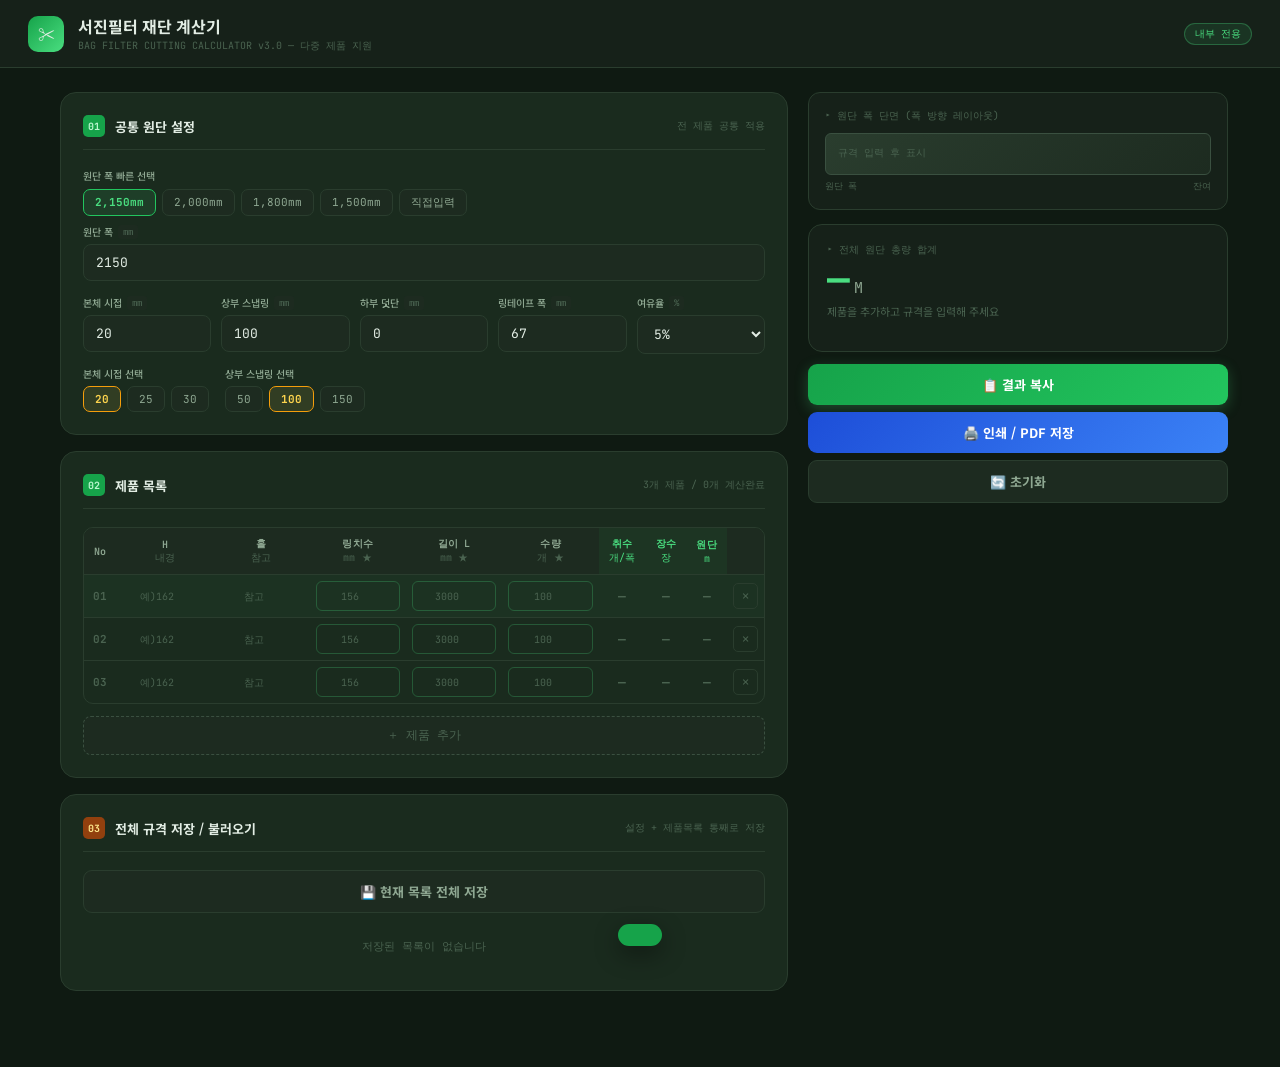
==== calculator.html @ 4e615974 "feat: 재단 계산기 v3 — 다중 제품 동시 계산 지원 - 제품 목록 테이블 추가 (행 추가/삭제, 동적 입력) - 제품별 개별 계산: 취수·장수·원단(m) 자동 표시 - 합계" ====
<!DOCTYPE html>
<html lang="ko">
<head>
<meta charset="UTF-8">
<meta name="viewport" content="width=device-width, initial-scale=1.0">
<title>서진필터 재단 계산기 v3</title>
<link href="https://fonts.googleapis.com/css2?family=Noto+Sans+KR:wght@300;400;500;700;900&family=JetBrains+Mono:wght@400;500;700&display=swap" rel="stylesheet">
<style>
  :root {
    --bg:         #0F1A12;
    --bg2:        #162119;
    --bg3:        #1D2B20;
    --card:       #1A2B1E;
    --border:     #2A3D2E;
    --border2:    #3A5040;
    --green:      #4ADE80;
    --green-dim:  #22C55E;
    --green-dark: #16A34A;
    --green-pale: #BBF7D0;
    --amber:      #FCD34D;
    --amber-dim:  #F59E0B;
    --blue:       #60A5FA;
    --blue-dim:   #3B82F6;
    --blue-dark:  #1D4ED8;
    --red:        #F87171;
    --text:       #E2EDE4;
    --text-dim:   #8FA892;
    --text-mute:  #4A6350;
    --mono:       'JetBrains Mono', monospace;
    --sans:       'Noto Sans KR', sans-serif;
  }
  * { box-sizing: border-box; margin: 0; padding: 0; }
  body { font-family: var(--sans); background: var(--bg); color: var(--text); min-height: 100vh; }

  /* ── 헤더 ── */
  .header {
    background: var(--bg2); border-bottom: 1px solid var(--border);
    padding: 14px 28px; display: flex; align-items: center; gap: 14px;
  }
  .header-icon {
    width: 36px; height: 36px;
    background: linear-gradient(135deg, var(--green-dark), var(--green));
    border-radius: 10px; display: flex; align-items: center; justify-content: center; font-size: 17px;
  }
  .header-title { font-size: 16px; font-weight: 700; }
  .header-sub   { font-size: 10px; color: var(--text-mute); font-family: var(--mono); margin-top: 1px; }
  .header-tag {
    margin-left: auto; background: rgba(74,222,128,0.1); border: 1px solid rgba(74,222,128,0.3);
    color: var(--green); font-size: 10px; font-weight: 500;
    padding: 3px 10px; border-radius: 20px; font-family: var(--mono);
  }

  /* ── 레이아웃 ── */
  .main {
    max-width: 1200px; margin: 0 auto; padding: 24px 20px 60px;
    display: grid; grid-template-columns: 1fr 420px; gap: 20px; align-items: start;
  }

  /* ── 카드 ── */
  .card {
    background: var(--card); border: 1px solid var(--border);
    border-radius: 16px; padding: 22px; margin-bottom: 16px;
    animation: fadeUp 0.35s ease both;
  }
  .card:nth-child(2) { animation-delay: 0.06s; }
  .card:nth-child(3) { animation-delay: 0.12s; }
  @keyframes fadeUp { from { opacity:0; transform:translateY(10px); } to { opacity:1; transform:translateY(0); } }

  .card-header {
    display: flex; align-items: center; gap: 10px;
    margin-bottom: 18px; padding-bottom: 12px; border-bottom: 1px solid var(--border);
  }
  .step-badge {
    width: 22px; height: 22px; background: var(--green-dark); color: var(--green-pale);
    border-radius: 5px; display: flex; align-items: center; justify-content: center;
    font-size: 10px; font-weight: 700; font-family: var(--mono); flex-shrink: 0;
  }
  .step-badge.amber { background: #92400E; color: #FDE68A; }
  .card-title { font-size: 13px; font-weight: 700; }
  .card-desc  { font-size: 10px; color: var(--text-mute); margin-left: auto; font-family: var(--mono); }

  /* ── 폼 기본 ── */
  .fg { display: flex; flex-direction: column; gap: 5px; }
  .fl {
    font-size: 10px; font-weight: 500; color: var(--text-dim);
    display: flex; align-items: center; gap: 5px;
  }
  .fl .unit {
    font-family: var(--mono); color: var(--text-mute); font-size: 9px;
    background: var(--bg3); padding: 1px 5px; border-radius: 3px;
  }
  .fl .ref-tag {
    font-family: var(--mono); color: var(--blue-dim); font-size: 9px;
    background: rgba(96,165,250,0.1); border: 1px solid rgba(96,165,250,0.25);
    padding: 1px 5px; border-radius: 3px;
  }
  .form-grid   { display: grid; grid-template-columns: 1fr 1fr; gap: 12px; }
  .form-grid.three { grid-template-columns: 1fr 1fr 1fr; }
  .form-grid.four  { grid-template-columns: repeat(4,1fr); }
  .form-grid.five  { grid-template-columns: repeat(5,1fr); }
  .divider { border: none; border-top: 1px solid var(--border); margin: 16px 0; }

  input, select {
    background: var(--bg3); border: 1.5px solid var(--border); border-radius: 8px;
    padding: 9px 12px; font-size: 13px; font-family: var(--mono); color: var(--text);
    outline: none; transition: all 0.2s; width: 100%;
  }
  input:focus, select:focus {
    border-color: var(--green-dim); background: var(--bg2);
    box-shadow: 0 0 0 3px rgba(74,222,128,0.1);
  }
  input::placeholder { color: var(--text-mute); font-size: 11px; }
  input[readonly] {
    color: var(--green); border-color: rgba(74,222,128,0.3);
    background: rgba(74,222,128,0.05); cursor: default; font-weight: 700;
  }
  input[readonly]:focus { box-shadow: none; }

  /* ── 빠른 선택 버튼 ── */
  .quick-btns { display: flex; gap: 6px; flex-wrap: wrap; margin-bottom: 8px; }
  .qbtn {
    background: var(--bg3); border: 1.5px solid var(--border); color: var(--text-dim);
    border-radius: 7px; padding: 5px 11px; font-family: var(--mono); font-size: 11px;
    cursor: pointer; transition: all 0.15s;
  }
  .qbtn:hover  { border-color: var(--amber-dim); color: var(--amber); }
  .qbtn.active { background: rgba(252,211,77,0.1); border-color: var(--amber-dim); color: var(--amber); font-weight: 700; }
  .qbtn.green:hover  { border-color: var(--green-dim); color: var(--green); }
  .qbtn.green.active { background: rgba(74,222,128,0.1); border-color: var(--green-dim); color: var(--green); font-weight: 700; }

  /* ── 제품 테이블 ── */
  .product-table-wrap { overflow-x: auto; margin-bottom: 12px; border-radius: 10px; border: 1px solid var(--border); }
  .product-table {
    width: 100%; border-collapse: collapse; font-family: var(--mono); font-size: 12px;
    min-width: 680px;
  }
  .product-table th {
    background: var(--bg3); color: var(--text-dim); font-weight: 600;
    padding: 9px 10px; text-align: center; border-bottom: 1px solid var(--border);
    white-space: nowrap; font-size: 10px; letter-spacing: 0.3px;
  }
  .product-table th.result-col { color: var(--green); background: rgba(74,222,128,0.05); }
  .product-table td {
    padding: 6px 6px; border-bottom: 1px solid var(--border); text-align: center; vertical-align: middle;
  }
  .product-table tr:last-child td { border-bottom: none; }
  .product-table tr:hover td { background: rgba(255,255,255,0.02); }
  .product-table tr.focused-row td { background: rgba(74,222,128,0.04); }

  .tbl-num {
    color: var(--text-mute); font-size: 11px; font-weight: 700;
    width: 28px; text-align: center;
  }
  .tbl-input {
    background: transparent; border: 1px solid transparent; border-radius: 6px;
    padding: 6px 8px; font-size: 12px; font-family: var(--mono); color: var(--text);
    outline: none; width: 100%; text-align: center; transition: all 0.15s; min-width: 60px;
  }
  .tbl-input:focus { border-color: var(--green-dim); background: var(--bg2); }
  .tbl-input::placeholder { color: var(--text-mute); font-size: 10px; }
  .tbl-res { color: var(--green); font-weight: 700; font-size: 13px; }
  .tbl-res.amber { color: var(--amber); }
  .tbl-res.mute { color: var(--text-mute); }

  .del-btn {
    background: transparent; border: 1px solid var(--border); color: var(--text-mute);
    border-radius: 5px; padding: 4px 8px; font-size: 12px; cursor: pointer;
    transition: all 0.15s; font-family: var(--mono);
  }
  .del-btn:hover { border-color: var(--red); color: var(--red); }

  .total-row td { background: rgba(74,222,128,0.04); border-top: 1px solid var(--border2) !important; }
  .total-label { color: var(--text-dim); font-size: 11px; font-weight: 700; text-align: right; padding-right: 8px; }
  .total-val   { color: var(--green); font-size: 15px; font-weight: 700; }
  .total-val.amber { color: var(--amber); }

  .add-row-btn {
    width: 100%; padding: 10px; background: var(--bg3); border: 1.5px dashed var(--border2);
    color: var(--text-mute); border-radius: 8px; cursor: pointer; font-size: 12px;
    font-family: var(--mono); transition: all 0.15s; display: flex; align-items: center; justify-content: center; gap: 6px;
  }
  .add-row-btn:hover { border-color: var(--green-dim); color: var(--green); }

  /* ── 결과 패널 ── */
  .result-panel { position: sticky; top: 20px; }

  .fabric-vis {
    background: var(--bg2); border: 1px solid var(--border); border-radius: 12px;
    padding: 16px; margin-bottom: 14px; overflow: hidden;
  }
  .vis-title { font-size: 10px; color: var(--text-mute); font-family: var(--mono); margin-bottom: 10px; }
  .vis-strip {
    height: 42px; background: linear-gradient(135deg, #2A3D2E, #1D2B20);
    border: 1px solid var(--border2); border-radius: 6px; overflow: hidden; margin-bottom: 5px;
  }
  .vis-pcs { display: flex; height: 100%; }
  .vis-piece {
    flex: 1; display: flex; align-items: center; justify-content: center;
    font-size: 9px; font-family: var(--mono); color: var(--green);
    border-right: 1px dashed rgba(74,222,128,0.3); font-weight: 700;
  }
  .vis-piece:last-child { border-right: none; }
  .vis-remainder { background: rgba(248,113,113,0.15); border-left: 1px dashed var(--red) !important; color: var(--red) !important; }
  .vis-labels { display: flex; justify-content: space-between; font-size: 9px; color: var(--text-mute); font-family: var(--mono); }

  /* 요약 카드 */
  .summary-card {
    background: var(--bg2); border: 1px solid var(--border); border-radius: 14px;
    padding: 18px; margin-bottom: 12px;
  }
  .sum-big-label { font-size: 10px; color: var(--text-mute); font-family: var(--mono); margin-bottom: 3px; }
  .sum-big-val   { font-size: 38px; font-weight: 700; font-family: var(--mono); color: var(--green); line-height: 1; }
  .sum-big-unit  { font-size: 15px; color: var(--text-dim); font-family: var(--mono); }
  .sum-big-sub   { font-size: 11px; color: var(--text-mute); margin-top: 5px; }

  /* 제품별 결과 목록 */
  .prod-result-list { margin-top: 14px; display: flex; flex-direction: column; gap: 6px; }
  .prod-result-item {
    background: var(--bg3); border: 1px solid var(--border); border-radius: 8px;
    padding: 10px 12px; display: grid; grid-template-columns: auto 1fr auto; gap: 8px; align-items: center;
  }
  .prod-result-item.focused { border-color: rgba(74,222,128,0.4); background: rgba(74,222,128,0.04); }
  .pri-num { font-size: 10px; color: var(--text-mute); font-family: var(--mono); }
  .pri-spec { font-size: 11px; color: var(--text-dim); font-family: var(--mono); }
  .pri-spec strong { color: var(--text); }
  .pri-val { font-size: 15px; font-weight: 700; font-family: var(--mono); color: var(--green); text-align: right; }
  .pri-val .sub { font-size: 10px; color: var(--text-mute); font-weight: 400; }

  /* 경고 */
  .alert-box {
    background: rgba(252,211,77,0.08); border: 1px solid rgba(252,211,77,0.25);
    border-radius: 8px; padding: 10px 12px; font-size: 11px; color: var(--amber);
    margin-bottom: 12px; display: none; font-family: var(--mono); line-height: 1.7; white-space: pre-line;
  }
  .alert-box.show { display: block; }

  /* 버튼 */
  .btn {
    width: 100%; padding: 11px; border-radius: 9px; border: none;
    cursor: pointer; font-size: 13px; font-weight: 700;
    font-family: var(--sans); transition: all 0.2s;
    display: flex; align-items: center; justify-content: center; gap: 8px; margin-bottom: 7px;
  }
  .btn-primary { background: linear-gradient(135deg,var(--green-dark),var(--green-dim)); color:#fff; box-shadow:0 4px 14px rgba(74,222,128,0.25); }
  .btn-primary:hover { transform:translateY(-1px); box-shadow:0 6px 20px rgba(74,222,128,0.35); }
  .btn-blue { background: linear-gradient(135deg,var(--blue-dark),var(--blue-dim)); color:#fff; }
  .btn-blue:hover { transform:translateY(-1px); }
  .btn-ghost { background:var(--bg3); color:var(--text-dim); border:1px solid var(--border); }
  .btn-ghost:hover { background:var(--bg2); color:var(--text); }

  /* 프로파일 */
  .profile-list { display: flex; flex-direction: column; gap: 7px; }
  .profile-item {
    background: var(--bg3); border: 1px solid var(--border); border-radius: 9px;
    padding: 10px 12px; display: flex; align-items: center; gap: 8px;
  }
  .profile-info { flex: 1; }
  .profile-name { font-size: 12px; font-weight: 600; margin-bottom: 2px; }
  .profile-spec { font-size: 10px; color: var(--text-mute); font-family: var(--mono); }
  .profile-btn {
    background: transparent; border: 1px solid var(--border); color: var(--text-dim);
    border-radius: 5px; padding: 4px 9px; font-size: 10px; cursor: pointer;
    font-family: var(--mono); transition: all 0.15s;
  }
  .profile-btn:hover { border-color: var(--green-dim); color: var(--green); }
  .profile-btn.del:hover { border-color: var(--red); color: var(--red); }
  .profile-empty { font-size: 11px; color: var(--text-mute); font-family: var(--mono); padding: 14px; text-align: center; }

  /* 토스트 */
  .toast {
    position: fixed; bottom: 24px; left: 50%;
    transform: translateX(-50%) translateY(70px);
    background: var(--green-dark); color: var(--green-pale);
    padding: 11px 22px; border-radius: 50px; font-size: 13px; font-weight: 600;
    box-shadow: 0 8px 24px rgba(0,0,0,0.4);
    transition: transform 0.35s cubic-bezier(0.34,1.56,0.64,1);
    z-index: 999; white-space: nowrap; font-family: var(--sans);
  }
  .toast.show { transform: translateX(-50%) translateY(0); }

  /* 반응형 */
  @media (max-width: 860px) {
    .main { grid-template-columns: 1fr; }
    .result-panel { position: static; }
    .form-grid.four { grid-template-columns: 1fr 1fr; }
    .form-grid.five { grid-template-columns: 1fr 1fr 1fr; }
  }

  /* ── 인쇄 ── */
  @media print {
    body { background:#fff !important; color:#111 !important; }
    .header { background:#f0f0f0 !important; }
    .card, .summary-card, .fabric-vis, .prod-result-item, .product-table th, .product-table td {
      background:#fff !important; border-color:#ccc !important; color:#111 !important;
    }
    .btn, .toast, .add-row-btn, .del-btn, .profile-btn { display:none !important; }
    .result-panel { position:static !important; }
    .main { grid-template-columns:1fr !important; }
  }
</style>
</head>
<body>

<div class="header">
  <div class="header-icon">✂️</div>
  <div>
    <div class="header-title">서진필터 재단 계산기</div>
    <div class="header-sub">BAG FILTER CUTTING CALCULATOR v3.0 — 다중 제품 지원</div>
  </div>
  <div class="header-tag">내부 전용</div>
</div>

<div class="main">
<div><!-- 왼쪽 -->

  <!-- STEP 01: 공통 설정 -->
  <div class="card">
    <div class="card-header">
      <div class="step-badge">01</div>
      <div class="card-title">공통 원단 설정</div>
      <div class="card-desc">전 제품 공통 적용</div>
    </div>

    <!-- 원단 폭 -->
    <label class="fl" style="margin-bottom:6px;">원단 폭 빠른 선택</label>
    <div class="quick-btns">
      <div class="qbtn green active" onclick="setFabric(this,2150)">2,150mm</div>
      <div class="qbtn green" onclick="setFabric(this,2000)">2,000mm</div>
      <div class="qbtn green" onclick="setFabric(this,1800)">1,800mm</div>
      <div class="qbtn green" onclick="setFabric(this,1500)">1,500mm</div>
      <div class="qbtn green" onclick="setFabric(this,0)">직접입력</div>
    </div>
    <div class="fg" style="margin-bottom:14px;">
      <label class="fl">원단 폭 <span class="unit">mm</span></label>
      <input type="number" id="fabric_w" value="2150" oninput="onFabricInput();calc()">
    </div>

    <div class="form-grid five" style="gap:10px;">
      <div class="fg">
        <label class="fl">본체 시접 <span class="unit">mm</span></label>
        <input type="number" id="seam_body" value="20" oninput="calc()">
      </div>
      <div class="fg">
        <label class="fl">상부 스냅링 <span class="unit">mm</span></label>
        <input type="number" id="seam_snap" value="100" oninput="calc()">
      </div>
      <div class="fg">
        <label class="fl">하부 덧단 <span class="unit">mm</span></label>
        <input type="number" id="seam_hem" value="0" oninput="calc()" placeholder="0">
      </div>
      <div class="fg">
        <label class="fl">링테이프 폭 <span class="unit">mm</span></label>
        <input type="number" id="tape_w" value="67" oninput="calc()">
      </div>
      <div class="fg">
        <label class="fl">여유율 <span class="unit">%</span></label>
        <select id="margin_val" onchange="calc()">
          <option value="0">0%</option>
          <option value="3">3%</option>
          <option value="5" selected>5%</option>
          <option value="8">8%</option>
          <option value="10">10%</option>
        </select>
      </div>
    </div>

    <!-- 시접 빠른 선택 -->
    <div style="margin-top:12px; display:flex; gap:16px; flex-wrap:wrap;">
      <div>
        <label class="fl" style="margin-bottom:5px;">본체 시접 선택</label>
        <div class="quick-btns" style="margin-bottom:0">
          <div class="qbtn active" onclick="setVal('seam_body',this,20)">20</div>
          <div class="qbtn" onclick="setVal('seam_body',this,25)">25</div>
          <div class="qbtn" onclick="setVal('seam_body',this,30)">30</div>
        </div>
      </div>
      <div>
        <label class="fl" style="margin-bottom:5px;">상부 스냅링 선택</label>
        <div class="quick-btns" style="margin-bottom:0">
          <div class="qbtn" onclick="setVal('seam_snap',this,50)">50</div>
          <div class="qbtn active" onclick="setVal('seam_snap',this,100)">100</div>
          <div class="qbtn" onclick="setVal('seam_snap',this,150)">150</div>
        </div>
      </div>
    </div>
  </div>

  <!-- STEP 02: 제품 목록 -->
  <div class="card">
    <div class="card-header">
      <div class="step-badge">02</div>
      <div class="card-title">제품 목록</div>
      <div class="card-desc" id="prod-count-badge">0개 제품</div>
    </div>

    <div class="product-table-wrap">
      <table class="product-table">
        <thead>
          <tr>
            <th style="width:30px;">No</th>
            <th>H<br><span style="font-weight:400;color:var(--text-mute)">내경</span></th>
            <th>홀<br><span style="font-weight:400;color:var(--text-mute)">참고</span></th>
            <th>링치수<br><span style="font-weight:400;color:var(--text-mute)">mm ★</span></th>
            <th>길이 L<br><span style="font-weight:400;color:var(--text-mute)">mm ★</span></th>
            <th>수량<br><span style="font-weight:400;color:var(--text-mute)">개 ★</span></th>
            <th class="result-col">취수<br><span style="font-weight:400">개/폭</span></th>
            <th class="result-col">장수<br><span style="font-weight:400">장</span></th>
            <th class="result-col">원단<br><span style="font-weight:400">m</span></th>
            <th style="width:32px;"></th>
          </tr>
        </thead>
        <tbody id="prod-tbody"></tbody>
        <tfoot id="prod-tfoot"></tfoot>
      </table>
    </div>

    <button class="add-row-btn" onclick="addProduct()">＋ 제품 추가</button>
  </div>

  <!-- STEP 03: 저장 / 불러오기 -->
  <div class="card">
    <div class="card-header">
      <div class="step-badge amber">03</div>
      <div class="card-title">전체 규격 저장 / 불러오기</div>
      <div class="card-desc">설정 + 제품목록 통째로 저장</div>
    </div>
    <button class="btn btn-ghost" style="margin-bottom:12px;" onclick="saveSession()">💾 현재 목록 전체 저장</button>
    <div class="profile-list" id="profile-list">
      <div class="profile-empty">저장된 목록이 없습니다</div>
    </div>
  </div>

</div><!-- /왼쪽 -->

<!-- 오른쪽 결과 패널 -->
<div class="result-panel">

  <!-- 원단 폭 시각화 (포커스 제품 기준) -->
  <div class="fabric-vis">
    <div class="vis-title" id="vis-title">▸ 원단 폭 단면 (폭 방향 레이아웃)</div>
    <div class="vis-strip"><div class="vis-pcs" id="vis-pcs"></div></div>
    <div class="vis-labels"><span id="vis-left">원단 폭</span><span id="vis-right">잔여</span></div>
  </div>

  <!-- 경고 -->
  <div class="alert-box" id="alert-box"></div>

  <!-- 총합 카드 -->
  <div class="summary-card">
    <div class="sum-big-label">▸ 전체 원단 총량 합계</div>
    <div>
      <span class="sum-big-val" id="sum-total">—</span>
      <span class="sum-big-unit"> M</span>
    </div>
    <div class="sum-big-sub" id="sum-sub">제품을 추가하고 규격을 입력해 주세요</div>

    <!-- 제품별 결과 목록 -->
    <div class="prod-result-list" id="prod-result-list"></div>
  </div>

  <button class="btn btn-primary" onclick="copyResult()">📋 결과 복사</button>
  <button class="btn btn-blue"    onclick="window.print()">🖨️ 인쇄 / PDF 저장</button>
  <button class="btn btn-ghost"   onclick="resetAll()">🔄 초기화</button>
</div>

</div><!-- /main -->
<div class="toast" id="toast"></div>

<script>
// ── 상태 ─────────────────────────────────────────
let products = [];
let nextId   = 1;
let focusId  = null; // 시각화 기준 제품

// ── 초기 제품 3행 ────────────────────────────────
function initProducts() {
  products = [];
  for (let i = 0; i < 3; i++) addProduct(false);
  focusId = products[0].id;
}

function addProduct(doCalc = true) {
  products.push({ id: nextId++, h:'', hole:'', ring:'', length:'', qty:'' });
  if (doCalc) calc();
}

function removeProduct(id) {
  if (products.length <= 1) { showToast('⚠️ 최소 1개 이상 필요합니다'); return; }
  products = products.filter(p => p.id !== id);
  if (focusId === id) focusId = products[0]?.id ?? null;
  calc();
}

function updateProduct(id, field, val) {
  const p = products.find(x => x.id === id);
  if (p) p[field] = val;
  focusId = id;
  calc();
}

// ── 공통 설정 읽기 ───────────────────────────────
function getShared() {
  return {
    fabricW : parseFloat(document.getElementById('fabric_w').value)   || 0,
    seamB   : parseFloat(document.getElementById('seam_body').value)  || 0,
    snapAdd : parseFloat(document.getElementById('seam_snap').value)  || 100,
    hemAdd  : parseFloat(document.getElementById('seam_hem').value)   || 0,
    tapeW   : parseFloat(document.getElementById('tape_w').value)     || 67,
    margin  : parseFloat(document.getElementById('margin_val').value) || 0,
  };
}

// ── 제품 1개 계산 ────────────────────────────────
function calcOne(p, s) {
  const ring   = parseFloat(p.ring)   || 0;
  const length = parseFloat(p.length) || 0;
  const qty    = parseInt(p.qty)      || 0;
  if (!ring || !length || !qty) return null;

  const circ      = ring * Math.PI;
  const needW     = circ + s.seamB;
  const pcsPerRow = s.fabricW > 0 ? Math.floor(s.fabricW / needW) : 0;
  const remainW   = s.fabricW > 0 ? s.fabricW - pcsPerRow * needW : 0;
  const tapePerRow= remainW >= s.tapeW ? Math.floor(remainW / s.tapeW) : 0;
  const cutLen    = length + s.snapAdd + s.hemAdd;
  const rows      = pcsPerRow > 0 ? Math.ceil(qty / pcsPerRow) : 0;
  const totalMm   = rows * cutLen;
  const totalM    = totalMm / 1000;
  const totalMMargin = totalM * (1 + s.margin / 100);
  const tapePcs   = tapePerRow * rows;

  return { ring, length, qty, circ, needW, pcsPerRow, remainW, tapePerRow, cutLen, rows, totalM, totalMMargin, tapePcs };
}

// ── 전체 계산 ────────────────────────────────────
function calc() {
  const s = getShared();
  const results = products.map(p => ({ p, r: calcOne(p, s) }));

  renderTable(results, s);
  renderSummary(results, s);

  // 시각화: focusId 우선, 없으면 첫 유효 제품
  let focusEntry = results.find(e => e.p.id === focusId && e.r);
  if (!focusEntry) focusEntry = results.find(e => e.r);
  if (focusEntry) {
    const { r } = focusEntry;
    const idx = results.indexOf(focusEntry) + 1;
    renderVis(r.pcsPerRow, r.needW, s.fabricW, r.remainW, r.tapePerRow, s.tapeW, idx);
  } else {
    renderVis(0, 0, s.fabricW, 0, 0, s.tapeW, 0);
  }

  // 경고
  const alerts = [];
  results.forEach(({ p, r }, i) => {
    if (!r && (p.ring || p.length || p.qty)) return; // 미완성 행 무시
    if (r && r.pcsPerRow === 0) alerts.push(`⚠️ [${i+1}번] 원단 폭이 1개 필요 폭(${r.needW.toFixed(1)}mm)보다 좁습니다.`);
    if (r && r.tapePerRow > 0) alerts.push(`✅ [${i+1}번] 잔여 ${r.remainW.toFixed(0)}mm → 링테이프 ${r.tapePerRow}줄/장 · ${r.tapePcs}개 취수 가능`);
  });
  if (s.margin === 0) alerts.push('💡 여유율 0% — 재단 손실 감안 5% 이상 권장합니다.');
  const alertEl = document.getElementById('alert-box');
  alertEl.textContent = alerts.join('\n');
  alertEl.classList.toggle('show', alerts.length > 0);

  // 뱃지
  const validCnt = results.filter(e => e.r).length;
  document.getElementById('prod-count-badge').textContent = `${products.length}개 제품 / ${validCnt}개 계산완료`;
}

// ── 테이블 렌더 ──────────────────────────────────
function renderTable(results, s) {
  const tbody = document.getElementById('prod-tbody');
  const tfoot = document.getElementById('prod-tfoot');

  tbody.innerHTML = results.map(({ p, r }, i) => {
    const focused = p.id === focusId ? 'focused-row' : '';
    const pcs  = r ? `<span class="tbl-res">${r.pcsPerRow}</span>` : `<span class="tbl-res mute">—</span>`;
    const rows = r ? `<span class="tbl-res">${r.rows}</span>` : `<span class="tbl-res mute">—</span>`;
    const mVal = r ? `<span class="tbl-res amber">${r.totalMMargin.toFixed(2)}</span>` : `<span class="tbl-res mute">—</span>`;
    return `<tr class="${focused}" onclick="setFocusRow(${p.id})">
      <td class="tbl-num">${String(i+1).padStart(2,'0')}</td>
      <td><input class="tbl-input" type="number" value="${p.h}"      placeholder="예)162"  onchange="updateProduct(${p.id},'h',this.value)"      oninput="updateProduct(${p.id},'h',this.value)"></td>
      <td><input class="tbl-input" type="number" value="${p.hole}"   placeholder="참고"    onchange="updateProduct(${p.id},'hole',this.value)"   oninput="updateProduct(${p.id},'hole',this.value)"></td>
      <td><input class="tbl-input" type="number" value="${p.ring}"   placeholder="156"     onchange="updateProduct(${p.id},'ring',this.value)"   oninput="updateProduct(${p.id},'ring',this.value)" style="border-color:rgba(74,222,128,0.25)"></td>
      <td><input class="tbl-input" type="number" value="${p.length}" placeholder="3000"    onchange="updateProduct(${p.id},'length',this.value)" oninput="updateProduct(${p.id},'length',this.value)" style="border-color:rgba(74,222,128,0.25)"></td>
      <td><input class="tbl-input" type="number" value="${p.qty}"    placeholder="100"     onchange="updateProduct(${p.id},'qty',this.value)"    oninput="updateProduct(${p.id},'qty',this.value)" style="border-color:rgba(74,222,128,0.25)"></td>
      <td>${pcs}</td>
      <td>${rows}</td>
      <td>${mVal}</td>
      <td><button class="del-btn" onclick="event.stopPropagation();removeProduct(${p.id})">✕</button></td>
    </tr>`;
  }).join('');

  // 합계 행
  const validResults = results.filter(e => e.r);
  if (validResults.length > 0) {
    const grandM = validResults.reduce((a, e) => a + e.r.totalM, 0);
    const grandMg = validResults.reduce((a, e) => a + e.r.totalMMargin, 0);
    const totalQty = validResults.reduce((a, e) => a + e.r.qty, 0);
    tfoot.innerHTML = `<tr class="total-row">
      <td colspan="6" class="total-label">합계 (${validResults.length}종 · ${totalQty}개)</td>
      <td colspan="2" class="total-label" style="text-align:center;">순수 합계</td>
      <td class="total-val">${grandM.toFixed(2)} M</td>
      <td></td>
    </tr>
    <tr class="total-row">
      <td colspan="8" class="total-label">여유(${getShared().margin}%) 포함 최종 발주량</td>
      <td class="total-val amber">${grandMg.toFixed(2)} M</td>
      <td></td>
    </tr>`;
  } else {
    tfoot.innerHTML = '';
  }
}

// ── 요약 패널 렌더 ───────────────────────────────
function renderSummary(results, s) {
  const valid = results.filter(e => e.r);
  const grandMg = valid.reduce((a, e) => a + e.r.totalMMargin, 0);
  const grandM  = valid.reduce((a, e) => a + e.r.totalM, 0);
  const totalQty = valid.reduce((a, e) => a + e.r.qty, 0);

  if (valid.length > 0) {
    document.getElementById('sum-total').textContent = grandMg.toFixed(2);
    document.getElementById('sum-sub').textContent =
      `${valid.length}종 · ${totalQty}개 생산 · 여유(${s.margin}%) 포함`;
  } else {
    document.getElementById('sum-total').textContent = '—';
    document.getElementById('sum-sub').textContent = '제품을 추가하고 규격을 입력해 주세요';
  }

  const listEl = document.getElementById('prod-result-list');
  if (valid.length === 0) { listEl.innerHTML = ''; return; }

  listEl.innerHTML = results.map(({ p, r }, i) => {
    if (!r) return '';
    const focused = p.id === focusId ? 'focused' : '';
    const ring = parseFloat(p.ring) || 0;
    const h    = p.h || '?';
    return `<div class="prod-result-item ${focused}" onclick="setFocusRow(${p.id})" style="cursor:pointer;">
      <div class="pri-num">${String(i+1).padStart(2,'0')}</div>
      <div>
        <div class="pri-spec"><strong>H${h} / 링${ring} × ${p.length}L</strong></div>
        <div class="pri-spec" style="margin-top:2px;">${p.qty}개 · 취수 ${r.pcsPerRow}개/폭 · ${r.rows}장 · 재단 ${r.cutLen}mm</div>
      </div>
      <div>
        <div class="pri-val">${r.totalMMargin.toFixed(2)} M</div>
        <div class="pri-val sub">(순 ${r.totalM.toFixed(2)})</div>
      </div>
    </div>`;
  }).join('');
}

// ── 포커스 행 선택 ───────────────────────────────
function setFocusRow(id) {
  focusId = id;
  calc();
}

// ── 시각화 ───────────────────────────────────────
function renderVis(pcs, needW, fabricW, remainW, tapePerRow, tapeW, prodIdx) {
  const cont = document.getElementById('vis-pcs');
  cont.innerHTML = '';
  const title = document.getElementById('vis-title');

  if (!pcs || !fabricW) {
    cont.innerHTML = '<div style="color:var(--text-mute);font-size:10px;padding:12px;font-family:var(--mono);">규격 입력 후 표시</div>';
    document.getElementById('vis-left').textContent  = '원단 폭';
    document.getElementById('vis-right').textContent = '잔여';
    title.textContent = '▸ 원단 폭 단면 (폭 방향 레이아웃)';
    return;
  }

  title.textContent = `▸ ${prodIdx}번 제품 기준 — 원단 폭 단면`;

  for (let i = 0; i < pcs; i++) {
    const el = document.createElement('div');
    el.className = 'vis-piece';
    el.style.flex = needW;
    el.textContent = `${i+1}`;
    cont.appendChild(el);
  }
  if (remainW > 0) {
    if (tapePerRow > 0) {
      for (let t = 0; t < tapePerRow; t++) {
        const tp = document.createElement('div');
        tp.className = 'vis-piece';
        tp.style.flex = tapeW;
        tp.style.background = 'rgba(252,211,77,0.18)';
        tp.style.borderLeft  = '1px dashed rgba(252,211,77,0.5)';
        tp.style.color = 'var(--amber)';
        tp.style.fontSize = '8px';
        tp.textContent = `T${t+1}`;
        cont.appendChild(tp);
      }
      const lo = remainW - tapePerRow * tapeW;
      if (lo > 2) {
        const el = document.createElement('div');
        el.className = 'vis-piece vis-remainder';
        el.style.flex = lo; el.style.fontSize = '8px';
        el.textContent = lo.toFixed(0);
        cont.appendChild(el);
      }
    } else {
      const rem = document.createElement('div');
      rem.className = 'vis-piece vis-remainder';
      rem.style.flex = remainW;
      rem.textContent = remainW.toFixed(0);
      cont.appendChild(rem);
    }
  }

  const used = pcs * needW;
  document.getElementById('vis-left').textContent =
    `${fabricW}mm → ${pcs}개${tapePerRow > 0 ? ` + 링테이프 ${tapePerRow}줄` : ''} (${(used/fabricW*100).toFixed(1)}% 사용)`;
  document.getElementById('vis-right').textContent = remainW > 0
    ? (tapePerRow > 0 ? `링테이프 ${tapePerRow}줄` : `잔여 ${remainW.toFixed(0)}mm`)
    : '잔여 없음';
}

// ── 빠른 선택 헬퍼 ───────────────────────────────
function setFabric(el, val) {
  document.querySelectorAll('.qbtn.green').forEach(b => b.classList.remove('active'));
  el.classList.add('active');
  if (val > 0) document.getElementById('fabric_w').value = val;
  else { document.getElementById('fabric_w').value = ''; document.getElementById('fabric_w').focus(); }
  calc();
}
function onFabricInput() {
  document.querySelectorAll('.qbtn.green').forEach(b => b.classList.remove('active'));
}
function setVal(inputId, el, val) {
  const group = el.parentElement;
  group.querySelectorAll('.qbtn').forEach(b => b.classList.remove('active'));
  el.classList.add('active');
  document.getElementById(inputId).value = val;
  calc();
}

// ── 결과 복사 ────────────────────────────────────
function copyResult() {
  const s = getShared();
  const results = products.map(p => ({ p, r: calcOne(p, s) }));
  const valid = results.filter(e => e.r);
  if (!valid.length) { showToast('⚠️ 계산된 제품이 없습니다'); return; }

  const grandM  = valid.reduce((a, e) => a + e.r.totalM,       0);
  const grandMg = valid.reduce((a, e) => a + e.r.totalMMargin, 0);
  const totalQty = valid.reduce((a, e) => a + e.r.qty, 0);

  const lines = valid.map(({ p, r }, i) =>
    `[${String(i+1).padStart(2,'0')}] H${p.h||'?'} / 링${p.ring} × ${p.length}L · ${p.qty}개\n` +
    `     취수 ${r.pcsPerRow}개/폭 · ${r.rows}장 · 재단 ${r.cutLen}mm · ${r.totalMMargin.toFixed(2)}M`
  ).join('\n');

  const text =
`━━━━━━━━━━━━━━━━━━━━━━━━
✂️ 서진필터 재단 계산 결과
━━━━━━━━━━━━━━━━━━━━━━━━
작성일시: ${new Date().toLocaleString('ko-KR')}

【 공통 설정 】
원단 폭: ${s.fabricW}mm  본체 시접: ${s.seamB}mm
상부 스냅링: ${s.snapAdd}mm  하부 덧단: ${s.hemAdd}mm  여유율: ${s.margin}%

【 제품별 재단 결과 】
${lines}

【 합계 】
${valid.length}종 · 총 ${totalQty}개 생산
순수 원단: ${grandM.toFixed(2)}M
여유(${s.margin}%) 포함 발주량: ${grandMg.toFixed(2)}M
━━━━━━━━━━━━━━━━━━━━━━━━
서진필터 재단 계산기 v3
━━━━━━━━━━━━━━━━━━━━━━━━`;

  navigator.clipboard.writeText(text).then(() => showToast('✅ 결과가 복사되었습니다!'))
    .catch(() => {
      const ta = document.createElement('textarea');
      ta.value = text; document.body.appendChild(ta); ta.select();
      document.execCommand('copy'); document.body.removeChild(ta);
      showToast('✅ 복사 완료!');
    });
}

// ── 세션 저장 / 불러오기 ─────────────────────────
const SK = 'sjfilter_sessions';
const MAX_SESSIONS = 5;

function getSession()  { try { return JSON.parse(localStorage.getItem(SK)) || []; } catch { return []; } }
function setSession(a) { localStorage.setItem(SK, JSON.stringify(a)); }

function saveSession() {
  const s = getShared();
  const valid = products.filter(p => p.ring && p.length && p.qty);
  if (!valid.length) { showToast('⚠️ 링치수·길이·수량을 입력하세요'); return; }

  const sessions = getSession();
  if (sessions.length >= MAX_SESSIONS) { showToast('⚠️ 최대 5개까지 저장됩니다. 기존 항목을 삭제해 주세요.'); return; }

  const label = valid.length === 1
    ? `링${valid[0].ring}×${valid[0].length}L ${valid[0].qty}개`
    : `${valid.length}종 혼합 (링${valid[0].ring}… 외)`;

  sessions.push({ id: Date.now(), label, shared: s, products: JSON.parse(JSON.stringify(products)) });
  setSession(sessions);
  renderProfiles();
  showToast('💾 저장되었습니다!');
}

function loadSession(id) {
  const sess = getSession().find(x => x.id === id);
  if (!sess) return;
  // 설정 복원
  document.getElementById('fabric_w').value   = sess.shared.fabricW;
  document.getElementById('seam_body').value  = sess.shared.seamB;
  document.getElementById('seam_snap').value  = sess.shared.snapAdd;
  document.getElementById('seam_hem').value   = sess.shared.hemAdd;
  document.getElementById('tape_w').value     = sess.shared.tapeW;
  document.getElementById('margin_val').value = sess.shared.margin;
  // 제품 복원
  products = sess.products.map(p => ({ ...p }));
  nextId   = Math.max(...products.map(p => p.id)) + 1;
  focusId  = products[0]?.id ?? null;
  calc();
  showToast(`📂 "${sess.label}" 불러오기 완료`);
}

function deleteSession(id) {
  setSession(getSession().filter(x => x.id !== id));
  renderProfiles();
  showToast('🗑️ 삭제되었습니다');
}

function renderProfiles() {
  const list = document.getElementById('profile-list');
  const sessions = getSession();
  if (!sessions.length) { list.innerHTML = '<div class="profile-empty">저장된 목록이 없습니다</div>'; return; }
  list.innerHTML = sessions.map(s => `
    <div class="profile-item">
      <div class="profile-info">
        <div class="profile-name">${s.label}</div>
        <div class="profile-spec">${new Date(s.id).toLocaleDateString('ko-KR')} · 원단 ${s.shared.fabricW}mm · 여유 ${s.shared.margin}%</div>
      </div>
      <button class="profile-btn" onclick="loadSession(${s.id})">불러오기</button>
      <button class="profile-btn del" onclick="deleteSession(${s.id})">삭제</button>
    </div>
  `).join('');
}

// ── 초기화 ───────────────────────────────────────
function resetAll() {
  if (!confirm('모든 입력을 초기화할까요?')) return;
  document.getElementById('fabric_w').value   = '2150';
  document.getElementById('seam_body').value  = '20';
  document.getElementById('seam_snap').value  = '100';
  document.getElementById('seam_hem').value   = '0';
  document.getElementById('tape_w').value     = '67';
  document.getElementById('margin_val').value = '5';
  initProducts();
  renderProfiles();
  showToast('🔄 초기화 완료');
}

// ── 토스트 ───────────────────────────────────────
function showToast(msg) {
  const t = document.getElementById('toast');
  t.textContent = msg; t.classList.add('show');
  setTimeout(() => t.classList.remove('show'), 3000);
}

// ── 시작 ─────────────────────────────────────────
initProducts();
renderProfiles();
calc();
</script>
</body>
</html>
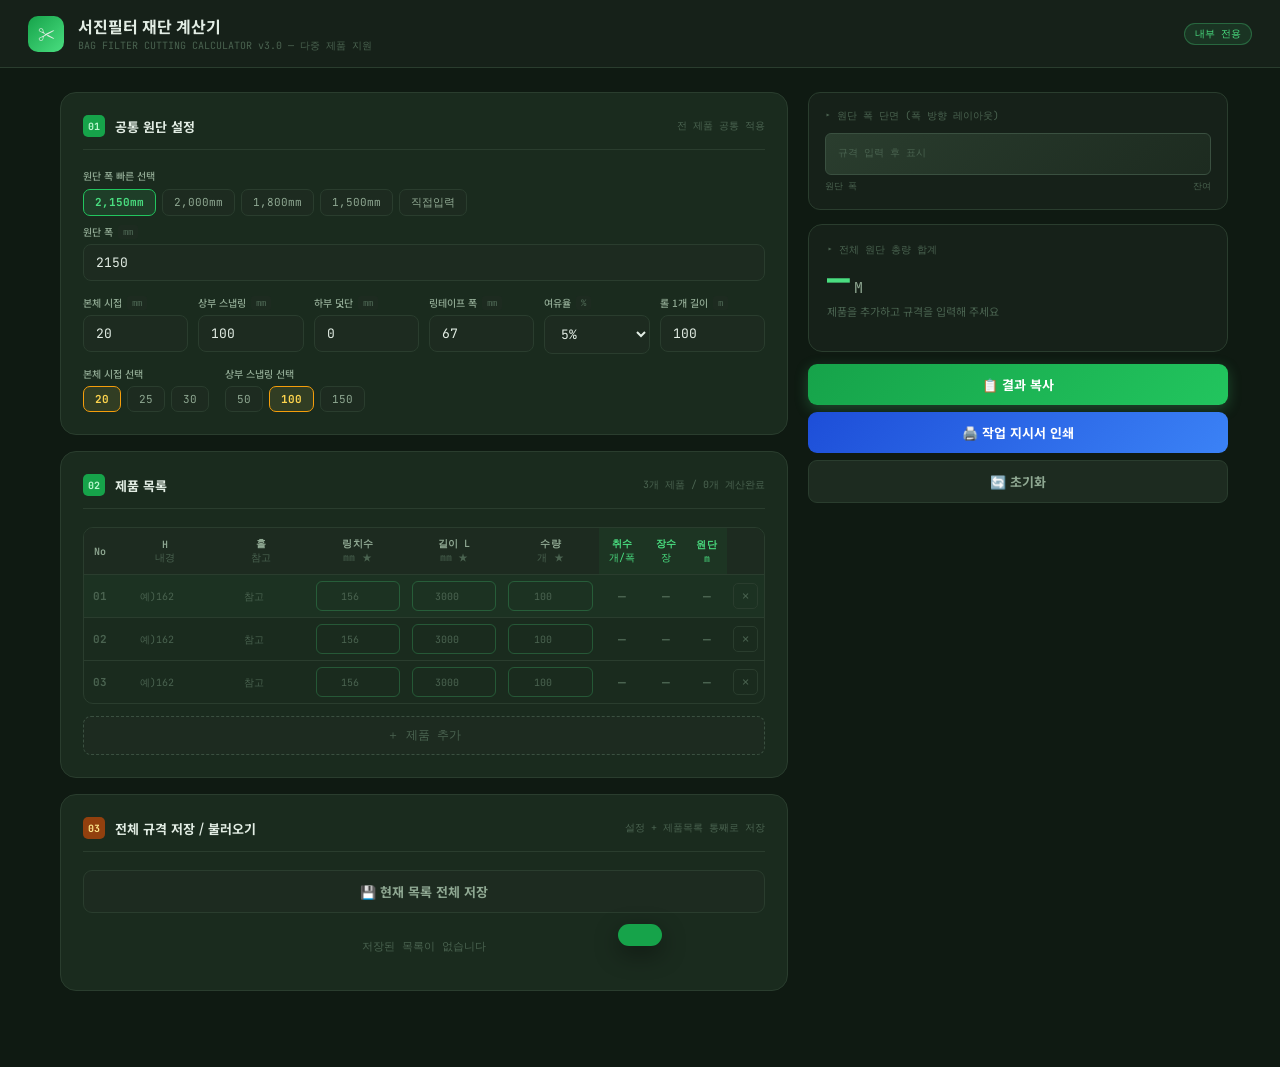
==== commit e0acaf81: "feat: 원단 롤 수 계산, 재단 순서 추천, 작업 지시서 인쇄 추가 - STEP 01에 롤 1개 길이(m) 입력 추가 → 전체 발주량 기준 롤 수 자동 계산 - 결과 패널에 재" ====
--- a/calculator.html
+++ b/calculator.html
@@ -287,15 +287,80 @@
   }
 
   /* ── 인쇄 ── */
+  /* ── 롤 수 표시 ── */
+  .roll-bar {
+    display:flex; align-items:center; gap:10px; flex-wrap:wrap;
+    background:rgba(96,165,250,0.07); border:1px solid rgba(96,165,250,0.2);
+    border-radius:8px; padding:10px 14px; margin-top:12px;
+    font-family:var(--mono); font-size:11px; color:var(--blue);
+  }
+  .roll-bar strong { font-size:20px; font-weight:700; }
+  .roll-bar input {
+    width:90px; font-size:12px; padding:6px 10px;
+    border-color:rgba(96,165,250,0.3); background:rgba(96,165,250,0.07); color:var(--blue);
+  }
+  .roll-bar input:focus { box-shadow:0 0 0 3px rgba(96,165,250,0.15); border-color:var(--blue-dim); }
+
+  /* ── 재단 순서 카드 ── */
+  .order-card {
+    background:var(--bg2); border:1px solid var(--border); border-radius:12px;
+    padding:16px; margin-bottom:12px;
+  }
+  .order-title {
+    font-size:11px; color:var(--text-mute); font-family:var(--mono);
+    margin-bottom:12px; display:flex; align-items:center; gap:8px;
+  }
+  .order-list { display:flex; flex-direction:column; gap:6px; }
+  .order-item {
+    display:flex; align-items:center; gap:10px;
+    background:var(--bg3); border:1px solid var(--border);
+    border-radius:8px; padding:9px 12px;
+  }
+  .order-item.same-group { border-color:rgba(252,211,77,0.3); background:rgba(252,211,77,0.04); }
+  .order-badge {
+    min-width:22px; height:22px; border-radius:50%;
+    background:var(--green-dark); color:var(--green-pale);
+    display:flex; align-items:center; justify-content:center;
+    font-size:10px; font-weight:700; font-family:var(--mono); flex-shrink:0;
+  }
+  .order-spec { flex:1; font-family:var(--mono); font-size:11px; color:var(--text-dim); line-height:1.6; }
+  .order-spec strong { color:var(--text); }
+  .order-val { font-family:var(--mono); font-size:12px; font-weight:700; color:var(--green); text-align:right; }
+  .group-tag {
+    font-size:9px; padding:1px 6px; border-radius:3px;
+    background:rgba(252,211,77,0.15); color:var(--amber);
+    border:1px solid rgba(252,211,77,0.3); font-family:var(--mono); white-space:nowrap;
+  }
+  .order-empty { font-size:11px; color:var(--text-mute); font-family:var(--mono); text-align:center; padding:12px; }
+
+  /* ── 작업 지시서 (인쇄 전용) ── */
+  #work-order { display:none; }
   @media print {
     body { background:#fff !important; color:#111 !important; }
-    .header { background:#f0f0f0 !important; }
-    .card, .summary-card, .fabric-vis, .prod-result-item, .product-table th, .product-table td {
-      background:#fff !important; border-color:#ccc !important; color:#111 !important;
+    .main-app { display:none !important; }
+    #work-order {
+      display:block !important;
+      font-family:'Noto Sans KR', sans-serif;
+      color:#111; padding:20px;
     }
-    .btn, .toast, .add-row-btn, .del-btn, .profile-btn { display:none !important; }
-    .result-panel { position:static !important; }
-    .main { grid-template-columns:1fr !important; }
+    .wo-header { text-align:center; border-bottom:3px solid #111; padding-bottom:12px; margin-bottom:20px; }
+    .wo-header h1 { font-size:22px; font-weight:900; margin-bottom:4px; }
+    .wo-header p  { font-size:12px; color:#555; }
+    .wo-meta { display:grid; grid-template-columns:1fr 1fr 1fr; gap:8px; margin-bottom:16px; }
+    .wo-meta-item { border:1px solid #ccc; border-radius:4px; padding:8px 10px; }
+    .wo-meta-label { font-size:9px; color:#888; margin-bottom:2px; }
+    .wo-meta-val   { font-size:13px; font-weight:700; }
+    .wo-section-title { font-size:13px; font-weight:700; border-left:4px solid #111; padding-left:8px; margin:16px 0 8px; }
+    .wo-table { width:100%; border-collapse:collapse; font-size:11px; margin-bottom:16px; }
+    .wo-table th { background:#f0f0f0; border:1px solid #ccc; padding:7px 8px; text-align:center; font-weight:700; }
+    .wo-table td { border:1px solid #ccc; padding:7px 8px; text-align:center; }
+    .wo-table tr:nth-child(even) td { background:#fafafa; }
+    .wo-total-row td { background:#e8f5e9 !important; font-weight:700; }
+    .wo-sign { display:grid; grid-template-columns:1fr 1fr 1fr; gap:12px; margin-top:24px; }
+    .wo-sign-box { border:1px solid #ccc; border-radius:4px; padding:10px; text-align:center; }
+    .wo-sign-label { font-size:10px; color:#888; margin-bottom:20px; }
+    .wo-sign-line  { border-top:1px solid #ccc; padding-top:6px; font-size:10px; color:#aaa; }
+    .wo-footer { text-align:center; margin-top:16px; font-size:10px; color:#999; border-top:1px solid #ccc; padding-top:8px; }
   }
 </style>
 </head>
@@ -310,7 +375,7 @@
   <div class="header-tag">내부 전용</div>
 </div>
 
-<div class="main">
+<div class="main main-app">
 <div><!-- 왼쪽 -->
 
   <!-- STEP 01: 공통 설정 -->
@@ -335,7 +400,7 @@
       <input type="number" id="fabric_w" value="2150" oninput="onFabricInput();calc()">
     </div>
 
-    <div class="form-grid five" style="gap:10px;">
+    <div class="form-grid" style="grid-template-columns:repeat(6,1fr);gap:10px;">
       <div class="fg">
         <label class="fl">본체 시접 <span class="unit">mm</span></label>
         <input type="number" id="seam_body" value="20" oninput="calc()">
@@ -362,6 +427,10 @@
           <option value="10">10%</option>
         </select>
       </div>
+      <div class="fg">
+        <label class="fl">롤 1개 길이 <span class="unit">m</span></label>
+        <input type="number" id="roll_len" value="100" oninput="calcOnly()" placeholder="100">
+      </div>
     </div>
 
     <!-- 시접 빠른 선택 -->
@@ -445,6 +514,12 @@
   <!-- 경고 -->
   <div class="alert-box" id="alert-box"></div>
 
+  <!-- 재단 순서 추천 -->
+  <div class="order-card" id="order-card" style="display:none;">
+    <div class="order-title">✂️ 재단 순서 추천 <span style="color:var(--text-mute);font-size:9px;margin-left:4px;">필요폭 큰 순 → 잔여 활용 최적화</span></div>
+    <div class="order-list" id="order-list"></div>
+  </div>
+
   <!-- 총합 카드 -->
   <div class="summary-card">
     <div class="sum-big-label">▸ 전체 원단 총량 합계</div>
@@ -453,17 +528,54 @@
       <span class="sum-big-unit"> M</span>
     </div>
     <div class="sum-big-sub" id="sum-sub">제품을 추가하고 규격을 입력해 주세요</div>
+    <div class="roll-bar" id="roll-bar" style="display:none;">
+      🧵 롤 수 : <strong id="sum-rolls">—</strong> 롤
+      <span style="color:var(--text-mute)">· 롤당 <span id="sum-roll-len">100</span>m 기준</span>
+    </div>
 
     <!-- 제품별 결과 목록 -->
     <div class="prod-result-list" id="prod-result-list"></div>
   </div>
 
   <button class="btn btn-primary" onclick="copyResult()">📋 결과 복사</button>
-  <button class="btn btn-blue"    onclick="window.print()">🖨️ 인쇄 / PDF 저장</button>
+  <button class="btn btn-blue"    onclick="printWorkOrder()">🖨️ 작업 지시서 인쇄</button>
   <button class="btn btn-ghost"   onclick="resetAll()">🔄 초기화</button>
 </div>
 
 </div><!-- /main -->
+
+<!-- 작업 지시서 (인쇄 전용) -->
+<div id="work-order">
+  <div class="wo-header">
+    <h1>✂️ 서진필터 재단 작업 지시서</h1>
+    <p id="wo-date"></p>
+  </div>
+  <div class="wo-meta">
+    <div class="wo-meta-item"><div class="wo-meta-label">원단 폭</div><div class="wo-meta-val" id="wo-fabric">—</div></div>
+    <div class="wo-meta-item"><div class="wo-meta-label">여유율</div><div class="wo-meta-val" id="wo-margin">—</div></div>
+    <div class="wo-meta-item"><div class="wo-meta-label">롤 기준 길이</div><div class="wo-meta-val" id="wo-roll">—</div></div>
+  </div>
+  <div class="wo-section-title">제품별 재단 내역</div>
+  <table class="wo-table">
+    <thead>
+      <tr>
+        <th>No</th><th>규격 (H × L)</th><th>링치수</th><th>수량</th>
+        <th>취수</th><th>장수</th><th>재단길이</th><th>원단량(m)</th>
+      </tr>
+    </thead>
+    <tbody id="wo-tbody"></tbody>
+    <tfoot id="wo-tfoot"></tfoot>
+  </table>
+  <div class="wo-section-title">재단 순서 추천</div>
+  <div id="wo-order"></div>
+  <div class="wo-sign">
+    <div class="wo-sign-box"><div class="wo-sign-label">작업 지시</div><div class="wo-sign-line">서명</div></div>
+    <div class="wo-sign-box"><div class="wo-sign-label">재단 담당</div><div class="wo-sign-line">서명</div></div>
+    <div class="wo-sign-box"><div class="wo-sign-label">확인</div><div class="wo-sign-line">서명</div></div>
+  </div>
+  <div class="wo-footer">서진필터 재단 계산기 v3 · 출력일: <span id="wo-print-date"></span></div>
+</div>
+
 <div class="toast" id="toast"></div>
 
 <script>
@@ -481,21 +593,23 @@
 
 function addProduct(doCalc = true) {
   products.push({ id: nextId++, h:'', hole:'', ring:'', length:'', qty:'' });
-  if (doCalc) calc();
+  if (doCalc) { renderTableStructure(); calcOnly(); }
 }
 
 function removeProduct(id) {
   if (products.length <= 1) { showToast('⚠️ 최소 1개 이상 필요합니다'); return; }
   products = products.filter(p => p.id !== id);
   if (focusId === id) focusId = products[0]?.id ?? null;
-  calc();
-}
-
-function updateProduct(id, field, val) {
+  renderTableStructure();
+  calcOnly();
+}
+
+// 입력 중에 호출 — 구조 재렌더 없이 데이터만 갱신
+function updateField(id, field, val) {
   const p = products.find(x => x.id === id);
   if (p) p[field] = val;
   focusId = id;
-  calc();
+  calcOnly(); // 입력 DOM은 건드리지 않음
 }
 
 // ── 공통 설정 읽기 ───────────────────────────────
@@ -507,6 +621,7 @@
     hemAdd  : parseFloat(document.getElementById('seam_hem').value)   || 0,
     tapeW   : parseFloat(document.getElementById('tape_w').value)     || 67,
     margin  : parseFloat(document.getElementById('margin_val').value) || 0,
+    rollLen : parseFloat(document.getElementById('roll_len').value)   || 100,
   };
 }
 
@@ -532,29 +647,89 @@
   return { ring, length, qty, circ, needW, pcsPerRow, remainW, tapePerRow, cutLen, rows, totalM, totalMMargin, tapePcs };
 }
 
-// ── 전체 계산 ────────────────────────────────────
-function calc() {
+// ── 테이블 구조 렌더 (행 추가/삭제/로드 시만 호출) ──
+function renderTableStructure() {
+  const tbody = document.getElementById('prod-tbody');
+  tbody.innerHTML = products.map((p, i) => `
+    <tr id="tr-${p.id}" class="${p.id === focusId ? 'focused-row' : ''}" onclick="setFocusRow(${p.id})">
+      <td class="tbl-num">${String(i+1).padStart(2,'0')}</td>
+      <td><input class="tbl-input" type="number" value="${p.h}"      placeholder="예)162"
+          oninput="updateField(${p.id},'h',this.value)"></td>
+      <td><input class="tbl-input" type="number" value="${p.hole}"   placeholder="참고"
+          oninput="updateField(${p.id},'hole',this.value)"></td>
+      <td><input class="tbl-input" type="number" value="${p.ring}"   placeholder="156"
+          oninput="updateField(${p.id},'ring',this.value)" style="border-color:rgba(74,222,128,0.25)"></td>
+      <td><input class="tbl-input" type="number" value="${p.length}" placeholder="3000"
+          oninput="updateField(${p.id},'length',this.value)" style="border-color:rgba(74,222,128,0.25)"></td>
+      <td><input class="tbl-input" type="number" value="${p.qty}"    placeholder="100"
+          oninput="updateField(${p.id},'qty',this.value)" style="border-color:rgba(74,222,128,0.25)"></td>
+      <td id="r-pcs-${p.id}"  class="tbl-res mute">—</td>
+      <td id="r-rows-${p.id}" class="tbl-res mute">—</td>
+      <td id="r-m-${p.id}"   class="tbl-res mute">—</td>
+      <td><button class="del-btn" onclick="event.stopPropagation();removeProduct(${p.id})">✕</button></td>
+    </tr>`).join('');
+}
+
+// ── 결과 셀만 갱신 (입력 DOM 건드리지 않음) ─────────
+function updateTableResults(results) {
+  results.forEach(({ p, r }) => {
+    const pEl = document.getElementById(`r-pcs-${p.id}`);
+    const rEl = document.getElementById(`r-rows-${p.id}`);
+    const mEl = document.getElementById(`r-m-${p.id}`);
+    if (!pEl) return;
+    if (r) {
+      pEl.textContent = r.pcsPerRow;  pEl.className = 'tbl-res';
+      rEl.textContent = r.rows;       rEl.className = 'tbl-res';
+      mEl.textContent = r.totalMMargin.toFixed(2); mEl.className = 'tbl-res amber';
+    } else {
+      pEl.textContent = '—'; pEl.className = 'tbl-res mute';
+      rEl.textContent = '—'; rEl.className = 'tbl-res mute';
+      mEl.textContent = '—'; mEl.className = 'tbl-res mute';
+    }
+    // focused-row 하이라이트
+    const tr = document.getElementById(`tr-${p.id}`);
+    if (tr) tr.className = p.id === focusId ? 'focused-row' : '';
+  });
+}
+
+// ── tfoot 합계 갱신 ──────────────────────────────
+function renderTfoot(results) {
+  const tfoot = document.getElementById('prod-tfoot');
+  const valid = results.filter(e => e.r);
+  if (!valid.length) { tfoot.innerHTML = ''; return; }
+  const grandM  = valid.reduce((a, e) => a + e.r.totalM, 0);
+  const grandMg = valid.reduce((a, e) => a + e.r.totalMMargin, 0);
+  const totalQty = valid.reduce((a, e) => a + e.r.qty, 0);
+  const mg = getShared().margin;
+  tfoot.innerHTML = `
+    <tr class="total-row">
+      <td colspan="6" class="total-label">합계 (${valid.length}종 · ${totalQty}개)</td>
+      <td colspan="2" class="total-label" style="text-align:center;">순수 합계</td>
+      <td class="total-val">${grandM.toFixed(2)} M</td><td></td>
+    </tr>
+    <tr class="total-row">
+      <td colspan="8" class="total-label">여유(${mg}%) 포함 최종 발주량</td>
+      <td class="total-val amber">${grandMg.toFixed(2)} M</td><td></td>
+    </tr>`;
+}
+
+// ── 결과만 재계산 (입력 DOM 보존) ────────────────
+function calcOnly() {
   const s = getShared();
   const results = products.map(p => ({ p, r: calcOne(p, s) }));
 
-  renderTable(results, s);
+  updateTableResults(results);
+  renderTfoot(results);
   renderSummary(results, s);
 
-  // 시각화: focusId 우선, 없으면 첫 유효 제품
-  let focusEntry = results.find(e => e.p.id === focusId && e.r);
-  if (!focusEntry) focusEntry = results.find(e => e.r);
-  if (focusEntry) {
-    const { r } = focusEntry;
-    const idx = results.indexOf(focusEntry) + 1;
-    renderVis(r.pcsPerRow, r.needW, s.fabricW, r.remainW, r.tapePerRow, s.tapeW, idx);
-  } else {
-    renderVis(0, 0, s.fabricW, 0, 0, s.tapeW, 0);
-  }
+  // 시각화
+  let fe = results.find(e => e.p.id === focusId && e.r) || results.find(e => e.r);
+  if (fe) renderVis(fe.r.pcsPerRow, fe.r.needW, s.fabricW, fe.r.remainW, fe.r.tapePerRow, s.tapeW, results.indexOf(fe)+1);
+  else    renderVis(0, 0, s.fabricW, 0, 0, s.tapeW, 0);
 
   // 경고
   const alerts = [];
   results.forEach(({ p, r }, i) => {
-    if (!r && (p.ring || p.length || p.qty)) return; // 미완성 행 무시
     if (r && r.pcsPerRow === 0) alerts.push(`⚠️ [${i+1}번] 원단 폭이 1개 필요 폭(${r.needW.toFixed(1)}mm)보다 좁습니다.`);
     if (r && r.tapePerRow > 0) alerts.push(`✅ [${i+1}번] 잔여 ${r.remainW.toFixed(0)}mm → 링테이프 ${r.tapePerRow}줄/장 · ${r.tapePcs}개 취수 가능`);
   });
@@ -564,54 +739,121 @@
   alertEl.classList.toggle('show', alerts.length > 0);
 
   // 뱃지
-  const validCnt = results.filter(e => e.r).length;
-  document.getElementById('prod-count-badge').textContent = `${products.length}개 제품 / ${validCnt}개 계산완료`;
-}
-
-// ── 테이블 렌더 ──────────────────────────────────
-function renderTable(results, s) {
-  const tbody = document.getElementById('prod-tbody');
-  const tfoot = document.getElementById('prod-tfoot');
-
-  tbody.innerHTML = results.map(({ p, r }, i) => {
-    const focused = p.id === focusId ? 'focused-row' : '';
-    const pcs  = r ? `<span class="tbl-res">${r.pcsPerRow}</span>` : `<span class="tbl-res mute">—</span>`;
-    const rows = r ? `<span class="tbl-res">${r.rows}</span>` : `<span class="tbl-res mute">—</span>`;
-    const mVal = r ? `<span class="tbl-res amber">${r.totalMMargin.toFixed(2)}</span>` : `<span class="tbl-res mute">—</span>`;
-    return `<tr class="${focused}" onclick="setFocusRow(${p.id})">
-      <td class="tbl-num">${String(i+1).padStart(2,'0')}</td>
-      <td><input class="tbl-input" type="number" value="${p.h}"      placeholder="예)162"  onchange="updateProduct(${p.id},'h',this.value)"      oninput="updateProduct(${p.id},'h',this.value)"></td>
-      <td><input class="tbl-input" type="number" value="${p.hole}"   placeholder="참고"    onchange="updateProduct(${p.id},'hole',this.value)"   oninput="updateProduct(${p.id},'hole',this.value)"></td>
-      <td><input class="tbl-input" type="number" value="${p.ring}"   placeholder="156"     onchange="updateProduct(${p.id},'ring',this.value)"   oninput="updateProduct(${p.id},'ring',this.value)" style="border-color:rgba(74,222,128,0.25)"></td>
-      <td><input class="tbl-input" type="number" value="${p.length}" placeholder="3000"    onchange="updateProduct(${p.id},'length',this.value)" oninput="updateProduct(${p.id},'length',this.value)" style="border-color:rgba(74,222,128,0.25)"></td>
-      <td><input class="tbl-input" type="number" value="${p.qty}"    placeholder="100"     onchange="updateProduct(${p.id},'qty',this.value)"    oninput="updateProduct(${p.id},'qty',this.value)" style="border-color:rgba(74,222,128,0.25)"></td>
-      <td>${pcs}</td>
-      <td>${rows}</td>
-      <td>${mVal}</td>
-      <td><button class="del-btn" onclick="event.stopPropagation();removeProduct(${p.id})">✕</button></td>
+  document.getElementById('prod-count-badge').textContent =
+    `${products.length}개 제품 / ${results.filter(e=>e.r).length}개 계산완료`;
+
+  // 롤 수 계산
+  const validRes = results.filter(e => e.r);
+  const grandMgTotal = validRes.reduce((a, e) => a + e.r.totalMMargin, 0);
+  const rollBar = document.getElementById('roll-bar');
+  if (validRes.length > 0 && s.rollLen > 0) {
+    const rolls = Math.ceil(grandMgTotal / s.rollLen);
+    document.getElementById('sum-rolls').textContent = rolls;
+    document.getElementById('sum-roll-len').textContent = s.rollLen;
+    rollBar.style.display = 'flex';
+  } else {
+    rollBar.style.display = 'none';
+  }
+
+  // 재단 순서 추천
+  renderCuttingOrder(results, s);
+}
+
+// ── 재단 순서 추천 ───────────────────────────────
+function renderCuttingOrder(results, s) {
+  const orderCard = document.getElementById('order-card');
+  const valid = results.filter(e => e.r);
+  if (!valid.length) { orderCard.style.display = 'none'; return; }
+  orderCard.style.display = 'block';
+
+  // needW 내림차순 정렬
+  const sorted = [...valid].sort((a, b) => b.r.needW - a.r.needW);
+
+  // 같은 needW 그룹 태깅
+  const groups = {};
+  sorted.forEach(e => {
+    const key = e.r.needW.toFixed(1);
+    if (!groups[key]) groups[key] = [];
+    groups[key].push(e);
+  });
+
+  let seq = 0;
+  let prevKey = null;
+  const html = sorted.map(e => {
+    const { p, r } = e;
+    const key = r.needW.toFixed(1);
+    const isSameGroup = groups[key].length > 1;
+    if (key !== prevKey) { seq++; prevKey = key; }
+    return `<div class="order-item ${isSameGroup ? 'same-group' : ''}">
+      <div class="order-badge">${seq}</div>
+      <div class="order-spec">
+        <strong>H${p.h||'?'} / 링${p.ring} × ${p.length}L</strong> · ${p.qty}개
+        <br>필요폭 ${r.needW.toFixed(1)}mm · ${r.pcsPerRow}개/폭 · ${r.rows}장
+        ${isSameGroup ? '<span class="group-tag">동시 재단 가능</span>' : ''}
+      </div>
+      <div class="order-val">${r.totalMMargin.toFixed(2)}M</div>
+    </div>`;
+  }).join('');
+
+  document.getElementById('order-list').innerHTML = html;
+}
+
+// ── 작업 지시서 인쇄 ─────────────────────────────
+function printWorkOrder() {
+  const s = getShared();
+  const results = products.map(p => ({ p, r: calcOne(p, s) }));
+  const valid = results.filter(e => e.r);
+  if (!valid.length) { showToast('⚠️ 계산된 제품이 없습니다'); return; }
+
+  const dateStr = new Date().toLocaleString('ko-KR');
+  document.getElementById('wo-date').textContent = dateStr;
+  document.getElementById('wo-print-date').textContent = dateStr;
+  document.getElementById('wo-fabric').textContent = s.fabricW + 'mm';
+  document.getElementById('wo-margin').textContent = s.margin + '%';
+  document.getElementById('wo-roll').textContent = s.rollLen + 'm';
+
+  const grandM   = valid.reduce((a, e) => a + e.r.totalM, 0);
+  const grandMg  = valid.reduce((a, e) => a + e.r.totalMMargin, 0);
+  const totalQty = valid.reduce((a, e) => a + e.r.qty, 0);
+  const rolls = s.rollLen > 0 ? Math.ceil(grandMg / s.rollLen) : '—';
+
+  document.getElementById('wo-tbody').innerHTML = valid.map(({ p, r }, i) => `
+    <tr>
+      <td>${i+1}</td>
+      <td>H${p.h||'?'} × ${p.length}L</td>
+      <td>${p.ring}</td>
+      <td>${p.qty}개</td>
+      <td>${r.pcsPerRow}개/폭</td>
+      <td>${r.rows}장</td>
+      <td>${r.cutLen}mm</td>
+      <td>${r.totalMMargin.toFixed(2)}M</td>
+    </tr>`).join('');
+
+  document.getElementById('wo-tfoot').innerHTML = `
+    <tr class="wo-total-row">
+      <td colspan="3">합계 ${valid.length}종 · ${totalQty}개</td>
+      <td colspan="3">순수: ${grandM.toFixed(2)}M</td>
+      <td colspan="2">발주량: ${grandMg.toFixed(2)}M (${rolls}롤)</td>
     </tr>`;
+
+  // 재단 순서 테이블
+  const sorted = [...valid].sort((a, b) => b.r.needW - a.r.needW);
+  let prevNeedW = null, seqNum = 0;
+  const orderRows = sorted.map(({ p, r }) => {
+    if (r.needW.toFixed(1) !== prevNeedW) { seqNum++; prevNeedW = r.needW.toFixed(1); }
+    const sameGroup = sorted.filter(e => e.r.needW.toFixed(1) === r.needW.toFixed(1)).length > 1;
+    return `<tr><td>${seqNum}</td><td>H${p.h||'?'} × ${p.length}L</td><td>${r.needW.toFixed(1)}</td><td>${r.rows}장</td><td>${sameGroup ? '동시 재단 가능' : ''}</td></tr>`;
   }).join('');
-
-  // 합계 행
-  const validResults = results.filter(e => e.r);
-  if (validResults.length > 0) {
-    const grandM = validResults.reduce((a, e) => a + e.r.totalM, 0);
-    const grandMg = validResults.reduce((a, e) => a + e.r.totalMMargin, 0);
-    const totalQty = validResults.reduce((a, e) => a + e.r.qty, 0);
-    tfoot.innerHTML = `<tr class="total-row">
-      <td colspan="6" class="total-label">합계 (${validResults.length}종 · ${totalQty}개)</td>
-      <td colspan="2" class="total-label" style="text-align:center;">순수 합계</td>
-      <td class="total-val">${grandM.toFixed(2)} M</td>
-      <td></td>
-    </tr>
-    <tr class="total-row">
-      <td colspan="8" class="total-label">여유(${getShared().margin}%) 포함 최종 발주량</td>
-      <td class="total-val amber">${grandMg.toFixed(2)} M</td>
-      <td></td>
-    </tr>`;
-  } else {
-    tfoot.innerHTML = '';
-  }
+  document.getElementById('wo-order').innerHTML =
+    `<table class="wo-table"><thead><tr><th>순서</th><th>규격</th><th>필요폭(mm)</th><th>장수</th><th>비고</th></tr></thead><tbody>${orderRows}</tbody></table>`;
+
+  window.print();
+}
+
+// ── 전체 재렌더 (구조 변경 시) ────────────────────
+function calc() {
+  renderTableStructure();
+  calcOnly();
 }
 
 // ── 요약 패널 렌더 ───────────────────────────────
@@ -655,7 +897,7 @@
 // ── 포커스 행 선택 ───────────────────────────────
 function setFocusRow(id) {
   focusId = id;
-  calc();
+  calcOnly(); // 구조 재렌더 불필요
 }
 
 // ── 시각화 ───────────────────────────────────────
@@ -819,11 +1061,13 @@
   document.getElementById('seam_hem').value   = sess.shared.hemAdd;
   document.getElementById('tape_w').value     = sess.shared.tapeW;
   document.getElementById('margin_val').value = sess.shared.margin;
+  document.getElementById('roll_len').value   = sess.shared.rollLen || 100;
   // 제품 복원
   products = sess.products.map(p => ({ ...p }));
   nextId   = Math.max(...products.map(p => p.id)) + 1;
   focusId  = products[0]?.id ?? null;
-  calc();
+  renderTableStructure();
+  calcOnly();
   showToast(`📂 "${sess.label}" 불러오기 완료`);
 }
 
@@ -858,6 +1102,7 @@
   document.getElementById('seam_hem').value   = '0';
   document.getElementById('tape_w').value     = '67';
   document.getElementById('margin_val').value = '5';
+  document.getElementById('roll_len').value   = '100';
   initProducts();
   renderProfiles();
   showToast('🔄 초기화 완료');
@@ -873,7 +1118,8 @@
 // ── 시작 ─────────────────────────────────────────
 initProducts();
 renderProfiles();
-calc();
+renderTableStructure();
+calcOnly();
 </script>
 </body>
 </html>
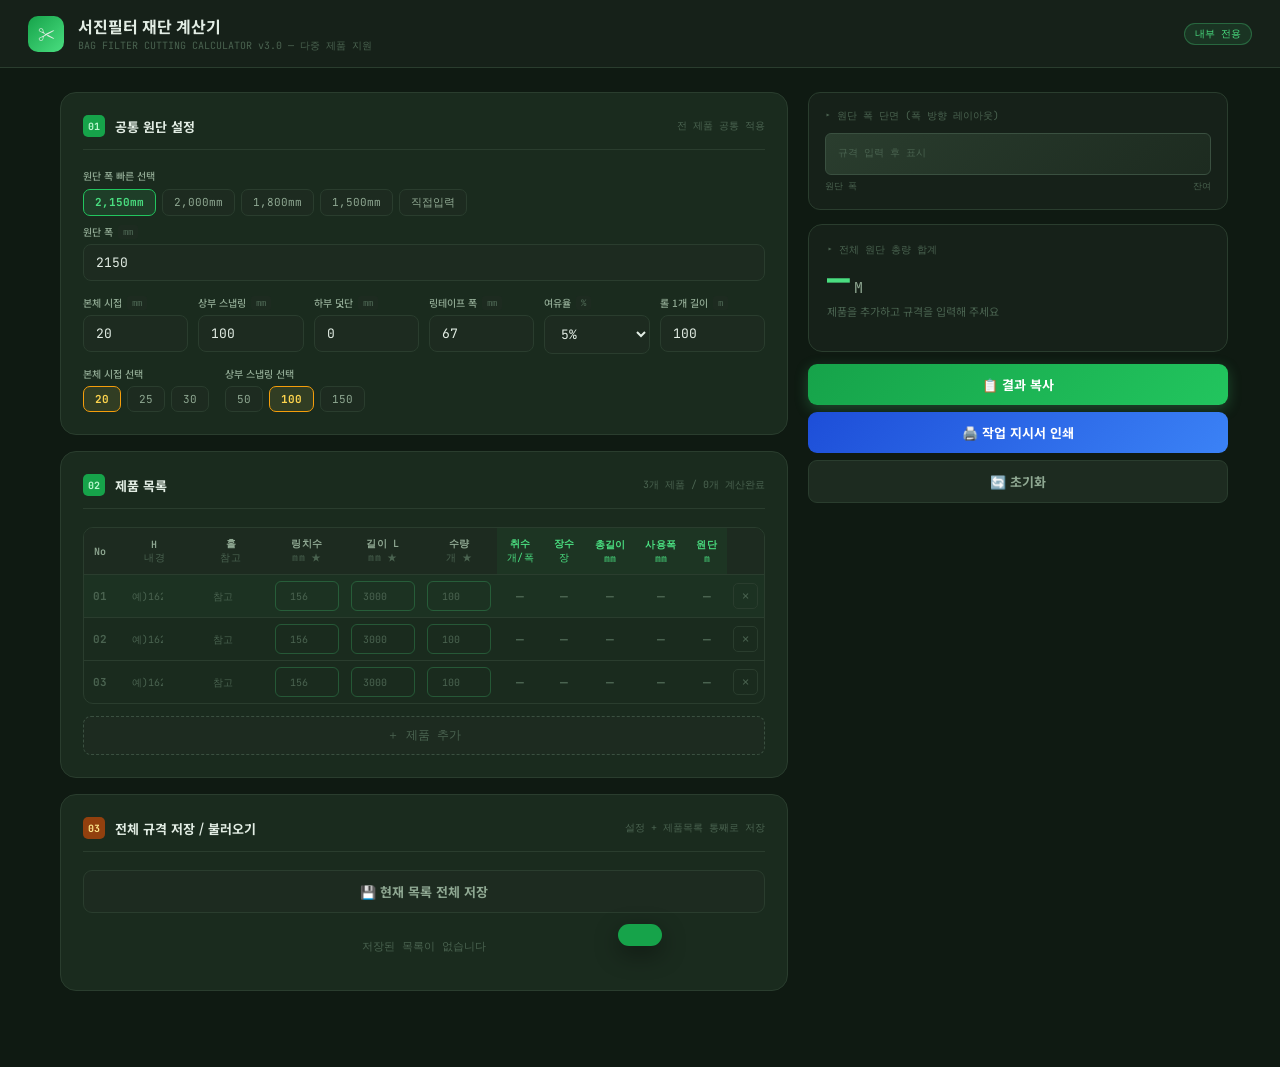
==== commit 4046440f: "feat: 테이블에 총길이(mm), 사용폭(mm) 컬럼 추가 - 총길이 = 장수 × 재단길이(mm) — 실제 소비되는 원단 길이 - 사용폭 = 취수 × 필요폭(mm) — 원단 폭 " ====
--- a/calculator.html
+++ b/calculator.html
@@ -474,6 +474,8 @@
             <th>수량<br><span style="font-weight:400;color:var(--text-mute)">개 ★</span></th>
             <th class="result-col">취수<br><span style="font-weight:400">개/폭</span></th>
             <th class="result-col">장수<br><span style="font-weight:400">장</span></th>
+            <th class="result-col">총길이<br><span style="font-weight:400">mm</span></th>
+            <th class="result-col">사용폭<br><span style="font-weight:400">mm</span></th>
             <th class="result-col">원단<br><span style="font-weight:400">m</span></th>
             <th style="width:32px;"></th>
           </tr>
@@ -644,7 +646,10 @@
   const totalMMargin = totalM * (1 + s.margin / 100);
   const tapePcs   = tapePerRow * rows;
 
-  return { ring, length, qty, circ, needW, pcsPerRow, remainW, tapePerRow, cutLen, rows, totalM, totalMMargin, tapePcs };
+  const totalMmRaw = rows * cutLen;
+  const usedW = pcsPerRow * needW;
+
+  return { ring, length, qty, circ, needW, pcsPerRow, remainW, tapePerRow, cutLen, rows, totalMm: totalMmRaw, usedW, totalM, totalMMargin, tapePcs };
 }
 
 // ── 테이블 구조 렌더 (행 추가/삭제/로드 시만 호출) ──
@@ -665,6 +670,8 @@
           oninput="updateField(${p.id},'qty',this.value)" style="border-color:rgba(74,222,128,0.25)"></td>
       <td id="r-pcs-${p.id}"  class="tbl-res mute">—</td>
       <td id="r-rows-${p.id}" class="tbl-res mute">—</td>
+      <td id="r-tlen-${p.id}" class="tbl-res mute">—</td>
+      <td id="r-tw-${p.id}"   class="tbl-res mute">—</td>
       <td id="r-m-${p.id}"   class="tbl-res mute">—</td>
       <td><button class="del-btn" onclick="event.stopPropagation();removeProduct(${p.id})">✕</button></td>
     </tr>`).join('');
@@ -677,14 +684,20 @@
     const rEl = document.getElementById(`r-rows-${p.id}`);
     const mEl = document.getElementById(`r-m-${p.id}`);
     if (!pEl) return;
+    const tlEl = document.getElementById(`r-tlen-${p.id}`);
+    const twEl = document.getElementById(`r-tw-${p.id}`);
     if (r) {
-      pEl.textContent = r.pcsPerRow;  pEl.className = 'tbl-res';
-      rEl.textContent = r.rows;       rEl.className = 'tbl-res';
-      mEl.textContent = r.totalMMargin.toFixed(2); mEl.className = 'tbl-res amber';
+      pEl.textContent  = r.pcsPerRow;               pEl.className  = 'tbl-res';
+      rEl.textContent  = r.rows;                    rEl.className  = 'tbl-res';
+      tlEl.textContent = r.totalMm.toLocaleString(); tlEl.className = 'tbl-res';
+      twEl.textContent = Math.round(r.usedW);        twEl.className = 'tbl-res';
+      mEl.textContent  = r.totalMMargin.toFixed(2);  mEl.className  = 'tbl-res amber';
     } else {
-      pEl.textContent = '—'; pEl.className = 'tbl-res mute';
-      rEl.textContent = '—'; rEl.className = 'tbl-res mute';
-      mEl.textContent = '—'; mEl.className = 'tbl-res mute';
+      pEl.textContent  = '—'; pEl.className  = 'tbl-res mute';
+      rEl.textContent  = '—'; rEl.className  = 'tbl-res mute';
+      tlEl.textContent = '—'; tlEl.className = 'tbl-res mute';
+      twEl.textContent = '—'; twEl.className = 'tbl-res mute';
+      mEl.textContent  = '—'; mEl.className  = 'tbl-res mute';
     }
     // focused-row 하이라이트
     const tr = document.getElementById(`tr-${p.id}`);
@@ -704,11 +717,11 @@
   tfoot.innerHTML = `
     <tr class="total-row">
       <td colspan="6" class="total-label">합계 (${valid.length}종 · ${totalQty}개)</td>
-      <td colspan="2" class="total-label" style="text-align:center;">순수 합계</td>
+      <td colspan="4" class="total-label" style="text-align:center;">순수 합계</td>
       <td class="total-val">${grandM.toFixed(2)} M</td><td></td>
     </tr>
     <tr class="total-row">
-      <td colspan="8" class="total-label">여유(${mg}%) 포함 최종 발주량</td>
+      <td colspan="10" class="total-label">여유(${mg}%) 포함 최종 발주량</td>
       <td class="total-val amber">${grandMg.toFixed(2)} M</td><td></td>
     </tr>`;
 }
